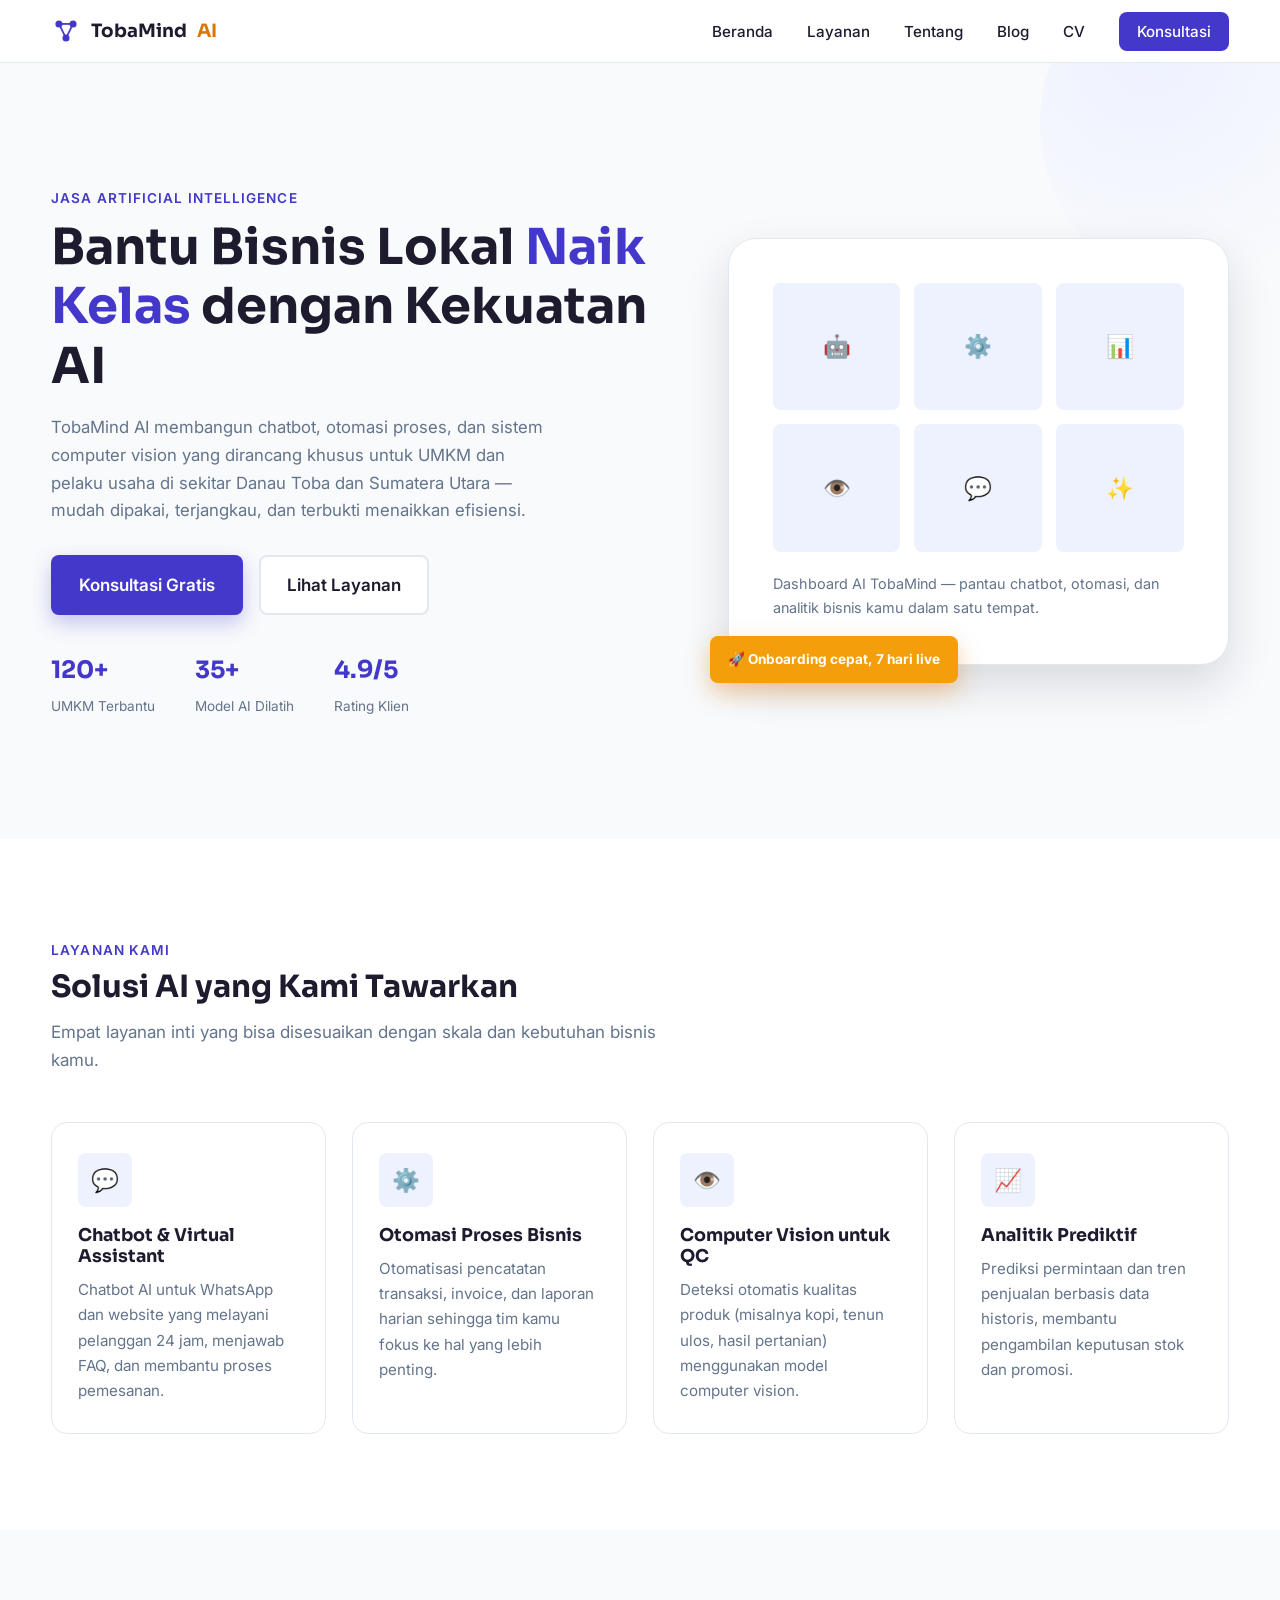
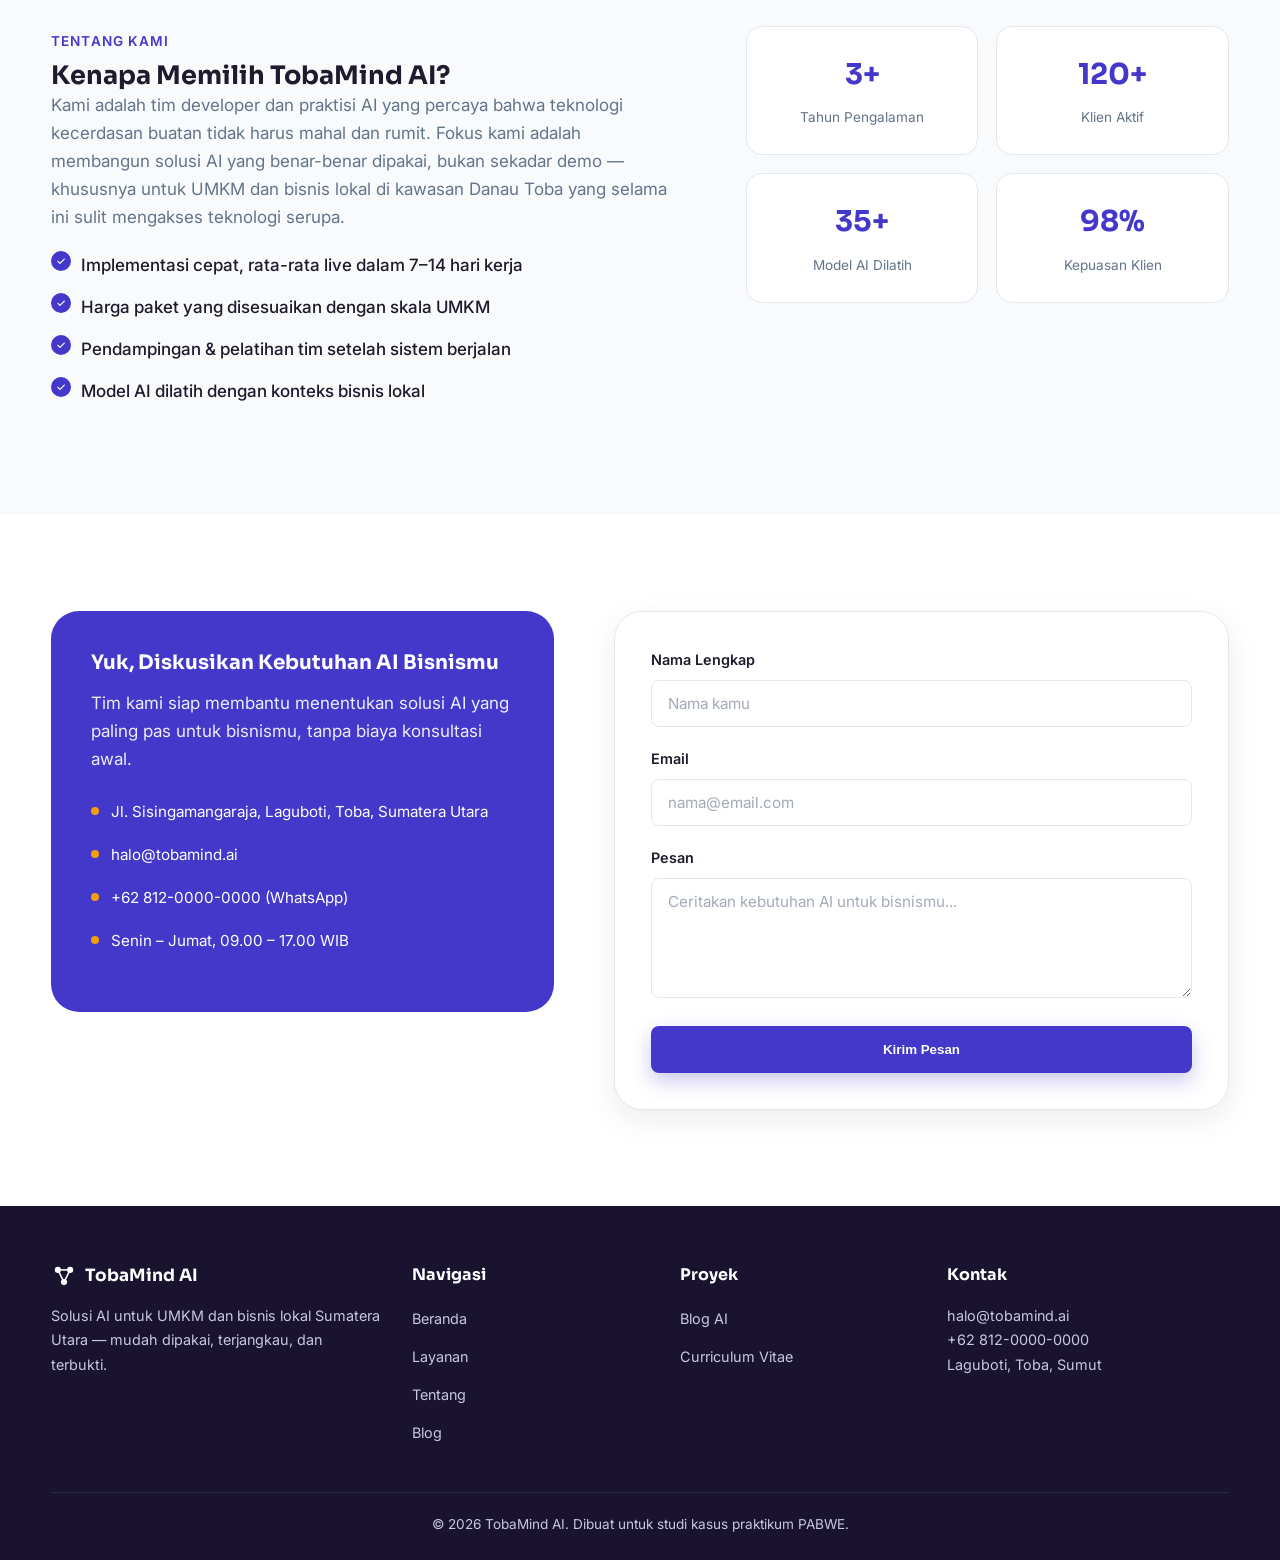
==== index.html @ 54219b72 "Perrcobaan 1" ====
<!doctype html>
<html lang="id">
<head>
  <meta charset="UTF-8" />
  <meta name="viewport" content="width=device-width, initial-scale=1.0" />
  <title>TobaMind AI — Solusi AI untuk Bisnis Lokal Naik Kelas</title>
  <meta name="description" content="TobaMind AI membantu UMKM dan bisnis lokal Sumatera Utara go-digital lewat chatbot AI, otomasi proses bisnis, dan computer vision." />

  <!-- Google Fonts -->
  <link rel="preconnect" href="https://fonts.googleapis.com" />
  <link rel="preconnect" href="https://fonts.gstatic.com" crossorigin />
  <link href="https://fonts.googleapis.com/css2?family=Inter:wght@400;500;600&family=Sora:wght@600;700;800&display=swap" rel="stylesheet" />

  <!-- External CSS (wajib) -->
  <link rel="stylesheet" href="assets/css/style.css" />
</head>
<body id="top">

  <!-- checkbox tersembunyi untuk toggle menu mobile (pure CSS, tanpa JS) -->
  <input type="checkbox" id="nav-toggle" />

  <header class="site-header">
    <div class="container navbar">
      <a href="index.html" class="brand">
        <svg class="logo-icon" width="30" height="30" viewBox="0 0 34 34" xmlns="http://www.w3.org/2000/svg">
          <circle cx="9" cy="9" r="4" fill="currentColor" />
          <circle cx="25" cy="9" r="4" fill="currentColor" />
          <circle cx="17" cy="25" r="4" fill="currentColor" />
          <line x1="9" y1="9" x2="25" y2="9" stroke="currentColor" stroke-width="2" />
          <line x1="9" y1="9" x2="17" y2="25" stroke="currentColor" stroke-width="2" />
          <line x1="25" y1="9" x2="17" y2="25" stroke="currentColor" stroke-width="2" />
        </svg>
        TobaMind <span class="accent">AI</span>
      </a>

      <label for="nav-toggle" class="hamburger" aria-label="Buka menu">
        <span></span><span></span><span></span>
      </label>

      <nav class="nav-menu">
        <ul>
          <li><a href="#top">Beranda</a></li>
          <li><a href="#layanan">Layanan</a></li>
          <li><a href="#tentang">Tentang</a></li>
          <li><a href="blog.html">Blog</a></li>
          <li><a href="cv.html">CV</a></li>
          <li><a href="#kontak" class="nav-cta">Konsultasi</a></li>
        </ul>
      </nav>
    </div>
  </header>

  <main>
    <!-- HERO -->
    <section class="hero" id="hero">
      <div class="container hero-grid">
        <div class="hero-text">
          <span class="section-tag">Jasa Artificial Intelligence</span>
          <h1>Bantu Bisnis Lokal <span class="highlight">Naik Kelas</span> dengan Kekuatan AI</h1>
          <p>
            TobaMind AI membangun chatbot, otomasi proses, dan sistem computer vision
            yang dirancang khusus untuk UMKM dan pelaku usaha di sekitar Danau Toba dan
            Sumatera Utara — mudah dipakai, terjangkau, dan terbukti menaikkan efisiensi.
          </p>
          <div class="hero-cta">
            <a href="#kontak" class="btn btn-primary">Konsultasi Gratis</a>
            <a href="#layanan" class="btn btn-outline">Lihat Layanan</a>
          </div>
          <div class="hero-stats">
            <div><strong>120+</strong><span>UMKM Terbantu</span></div>
            <div><strong>35+</strong><span>Model AI Dilatih</span></div>
            <div><strong>4.9/5</strong><span>Rating Klien</span></div>
          </div>
        </div>

        <div class="hero-visual">
          <div class="hero-card">
            <div class="hero-icon-grid">
              <div>🤖</div>
              <div>⚙️</div>
              <div>📊</div>
              <div>👁️</div>
              <div>💬</div>
              <div>✨</div>
            </div>
            <p style="color:var(--text-light); font-size:0.9rem;">
              Dashboard AI TobaMind — pantau chatbot, otomasi, dan analitik bisnis kamu dalam satu tempat.
            </p>
          </div>
          <div class="floating-badge">🚀 Onboarding cepat, 7 hari live</div>
        </div>
      </div>
    </section>

    <!-- LAYANAN -->
    <section id="layanan">
      <div class="container">
        <div class="section-head">
          <span class="section-tag">Layanan Kami</span>
          <h2>Solusi AI yang Kami Tawarkan</h2>
          <p>Empat layanan inti yang bisa disesuaikan dengan skala dan kebutuhan bisnis kamu.</p>
        </div>

        <div class="services-grid">
          <div class="service-card">
            <div class="service-icon">💬</div>
            <h3>Chatbot &amp; Virtual Assistant</h3>
            <p>Chatbot AI untuk WhatsApp dan website yang melayani pelanggan 24 jam, menjawab FAQ, dan membantu proses pemesanan.</p>
          </div>
          <div class="service-card">
            <div class="service-icon">⚙️</div>
            <h3>Otomasi Proses Bisnis</h3>
            <p>Otomatisasi pencatatan transaksi, invoice, dan laporan harian sehingga tim kamu fokus ke hal yang lebih penting.</p>
          </div>
          <div class="service-card">
            <div class="service-icon">👁️</div>
            <h3>Computer Vision untuk QC</h3>
            <p>Deteksi otomatis kualitas produk (misalnya kopi, tenun ulos, hasil pertanian) menggunakan model computer vision.</p>
          </div>
          <div class="service-card">
            <div class="service-icon">📈</div>
            <h3>Analitik Prediktif</h3>
            <p>Prediksi permintaan dan tren penjualan berbasis data historis, membantu pengambilan keputusan stok dan promosi.</p>
          </div>
        </div>
      </div>
    </section>

    <!-- TENTANG -->
    <section id="tentang" class="about">
      <div class="container about-grid">
        <div class="about-text">
          <span class="section-tag">Tentang Kami</span>
          <h2>Kenapa Memilih TobaMind AI?</h2>
          <p>
            Kami adalah tim developer dan praktisi AI yang percaya bahwa teknologi
            kecerdasan buatan tidak harus mahal dan rumit. Fokus kami adalah membangun
            solusi AI yang benar-benar dipakai, bukan sekadar demo — khususnya untuk
            UMKM dan bisnis lokal di kawasan Danau Toba yang selama ini sulit
            mengakses teknologi serupa.
          </p>
          <ul class="about-list">
            <li>Implementasi cepat, rata-rata live dalam 7–14 hari kerja</li>
            <li>Harga paket yang disesuaikan dengan skala UMKM</li>
            <li>Pendampingan &amp; pelatihan tim setelah sistem berjalan</li>
            <li>Model AI dilatih dengan konteks bisnis lokal</li>
          </ul>
        </div>

        <div class="about-stats">
          <div class="stat-box"><strong>3+</strong><span>Tahun Pengalaman</span></div>
          <div class="stat-box"><strong>120+</strong><span>Klien Aktif</span></div>
          <div class="stat-box"><strong>35+</strong><span>Model AI Dilatih</span></div>
          <div class="stat-box"><strong>98%</strong><span>Kepuasan Klien</span></div>
        </div>
      </div>
    </section>

    <!-- KONTAK -->
    <section id="kontak">
      <div class="container contact-grid">
        <div class="contact-info-box">
          <h3>Yuk, Diskusikan Kebutuhan AI Bisnismu</h3>
          <p>Tim kami siap membantu menentukan solusi AI yang paling pas untuk bisnismu, tanpa biaya konsultasi awal.</p>

          <div class="contact-item">
            <span class="dot"></span>
            <span>Jl. Sisingamangaraja, Laguboti, Toba, Sumatera Utara</span>
          </div>
          <div class="contact-item">
            <span class="dot"></span>
            <span>halo@tobamind.ai</span>
          </div>
          <div class="contact-item">
            <span class="dot"></span>
            <span>+62 812-0000-0000 (WhatsApp)</span>
          </div>
          <div class="contact-item">
            <span class="dot"></span>
            <span>Senin – Jumat, 09.00 – 17.00 WIB</span>
          </div>
        </div>

        <form class="contact-form" onsubmit="return false;">
          <div class="form-group">
            <label for="nama">Nama Lengkap</label>
            <input type="text" id="nama" placeholder="Nama kamu" required />
          </div>
          <div class="form-group">
            <label for="email">Email</label>
            <input type="email" id="email" placeholder="nama@email.com" required />
          </div>
          <div class="form-group">
            <label for="pesan">Pesan</label>
            <textarea id="pesan" placeholder="Ceritakan kebutuhan AI untuk bisnismu..." required></textarea>
          </div>
          <button type="submit" class="btn btn-primary" style="width:100%; justify-content:center;">Kirim Pesan</button>
        </form>
      </div>
    </section>
  </main>

  <footer class="site-footer">
    <div class="container">
      <div class="footer-grid">
        <div class="footer-col">
          <div class="footer-brand">
            <svg width="26" height="26" viewBox="0 0 34 34" xmlns="http://www.w3.org/2000/svg">
              <circle cx="9" cy="9" r="4" fill="currentColor" />
              <circle cx="25" cy="9" r="4" fill="currentColor" />
              <circle cx="17" cy="25" r="4" fill="currentColor" />
              <line x1="9" y1="9" x2="25" y2="9" stroke="currentColor" stroke-width="2" />
              <line x1="9" y1="9" x2="17" y2="25" stroke="currentColor" stroke-width="2" />
              <line x1="25" y1="9" x2="17" y2="25" stroke="currentColor" stroke-width="2" />
            </svg>
            TobaMind AI
          </div>
          <p>Solusi AI untuk UMKM dan bisnis lokal Sumatera Utara — mudah dipakai, terjangkau, dan terbukti.</p>
        </div>
        <div class="footer-col">
          <h4>Navigasi</h4>
          <ul>
            <li><a href="#top">Beranda</a></li>
            <li><a href="#layanan">Layanan</a></li>
            <li><a href="#tentang">Tentang</a></li>
            <li><a href="blog.html">Blog</a></li>
          </ul>
        </div>
        <div class="footer-col">
          <h4>Proyek</h4>
          <ul>
            <li><a href="blog.html">Blog AI</a></li>
            <li><a href="cv.html">Curriculum Vitae</a></li>
          </ul>
        </div>
        <div class="footer-col">
          <h4>Kontak</h4>
          <p>halo@tobamind.ai<br />+62 812-0000-0000<br />Laguboti, Toba, Sumut</p>
        </div>
      </div>
      <div class="footer-bottom">
        &copy; 2026 TobaMind AI. Dibuat untuk studi kasus praktikum PABWE.
      </div>
    </div>
  </footer>

</body>
</html>
---- assets/css/style.css ----
/* =========================================================
   TOBAMIND AI — LANDING PAGE STYLESHEET
   Studi kasus PABWE P2 — 3.1 Landing Page (CSS murni)
   File ini WAJIB external CSS, tanpa framework apapun.

   Daftar teknik CSS yang dipakai (untuk referensi video):
   1. CSS Variables (:root)
   2. Universal, element, class, id, attribute selector
   3. Combinator (turunan, child >)
   4. Pseudo-class (:hover, :focus, :checked, :nth-child)
   5. Pseudo-element (::before, ::after, ::placeholder)
   6. Box model (padding, margin, border, border-radius)
   7. Flexbox
   8. CSS Grid
   9. Position (relative, absolute, fixed, sticky)
   10. Responsive (media query)
   11. Typography + Google Fonts
   12. Background, border, shadow
   13. Transition, transform, animation (keyframes)
   14. calc(), clamp(), min(), minmax()
   ========================================================= */

/* ---------- 1. CSS VARIABLES ---------- */
:root {
  --primary: #4338ca;
  --primary-dark: #3730a3;
  --primary-soft: #eef2ff;
  --accent: #f59e0b;
  --accent-dark: #d97706;

  --text: #1e1b2e;
  --text-light: #64748b;

  --bg: #ffffff;
  --bg-alt: #f8fafc;
  --border: #e2e8f0;

  --radius-sm: 8px;
  --radius: 16px;
  --radius-lg: 28px;

  --shadow: 0 10px 30px rgba(30, 27, 46, 0.08);
  --shadow-lg: 0 20px 45px rgba(30, 27, 46, 0.14);

  --container: 1180px;

  --font-display: "Sora", "Segoe UI", sans-serif;
  --font-body: "Inter", "Segoe UI", sans-serif;

  --transition: 0.25s ease;
}

/* ---------- 2. RESET (universal selector) ---------- */
*,
*::before,
*::after {
  box-sizing: border-box;
  margin: 0;
  padding: 0;
}

html {
  scroll-behavior: smooth;
}

body {
  font-family: var(--font-body);
  color: var(--text);
  background: var(--bg);
  line-height: 1.65;
  /* clamp() -> font-size ikut lebar layar, tapi dibatasi min & max */
  font-size: clamp(15px, 1vw + 12px, 17px);
}

img {
  max-width: 100%;
  display: block;
}

a {
  color: inherit;
  text-decoration: none;
}

ul {
  list-style: none;
}

.container {
  width: min(var(--container), 92%);
  margin-inline: auto;
}

section {
  padding: clamp(48px, 8vw, 96px) 0;
}

h1,
h2,
h3 {
  font-family: var(--font-display);
  font-weight: 700;
  line-height: 1.2;
}

.section-tag {
  display: inline-block;
  color: var(--primary);
  font-weight: 600;
  font-size: 0.85rem;
  letter-spacing: 0.08em;
  text-transform: uppercase;
  margin-bottom: 8px;
}

.section-head {
  max-width: 620px;
  margin-bottom: 48px;
}

.section-head h2 {
  font-size: clamp(1.6rem, 2.4vw, 2.3rem);
  margin-bottom: 12px;
}

.section-head p {
  color: var(--text-light);
}

/* ---------- BUTTONS (class selector + pseudo-class + transition) ---------- */
.btn {
  display: inline-flex;
  align-items: center;
  gap: 8px;
  padding: 14px 26px;
  border-radius: var(--radius-sm);
  font-weight: 600;
  border: 2px solid transparent;
  cursor: pointer;
  transition: transform var(--transition), box-shadow var(--transition),
    background var(--transition), color var(--transition);
}

.btn-primary {
  background: var(--primary);
  color: #fff;
  box-shadow: 0 8px 20px rgba(67, 56, 202, 0.28);
}

.btn-primary:hover,
.btn-primary:focus-visible {
  background: var(--primary-dark);
  transform: translateY(-3px);
  box-shadow: var(--shadow-lg);
}

.btn-outline {
  border-color: var(--border);
  color: var(--text);
  background: #fff;
}

.btn-outline:hover {
  border-color: var(--primary);
  color: var(--primary);
  transform: translateY(-3px);
}

/* ---------- 3. HEADER / NAVBAR (flexbox + position: sticky) ---------- */
.site-header {
  position: sticky;
  top: 0;
  z-index: 50;
  background: rgba(255, 255, 255, 0.92);
  backdrop-filter: blur(8px);
  border-bottom: 1px solid var(--border);
}

.navbar {
  display: flex;
  align-items: center;
  justify-content: space-between;
  padding-block: 16px;
}

.brand {
  display: flex;
  align-items: center;
  gap: 10px;
  font-family: var(--font-display);
  font-weight: 700;
  font-size: 1.15rem;
  color: var(--text);
}

.brand .logo-icon {
  color: var(--primary);
}

.brand .accent {
  color: var(--accent-dark);
}

/* combinator: nav > ul > li (child selector) */
.nav-menu > ul {
  display: flex;
  align-items: center;
  gap: 34px;
}

.nav-menu a {
  font-weight: 500;
  font-size: 0.95rem;
  position: relative;
  padding-bottom: 4px;
}

/* pseudo-element ::after untuk underline animasi saat hover */
.nav-menu a::after {
  content: "";
  position: absolute;
  left: 0;
  bottom: 0;
  width: 0;
  height: 2px;
  background: var(--primary);
  transition: width var(--transition);
}

.nav-menu a:hover::after,
.nav-menu a:focus-visible::after {
  width: 100%;
}

.nav-menu a.nav-cta {
  background: var(--primary);
  color: #fff;
  padding: 10px 18px;
  border-radius: var(--radius-sm);
}

.nav-menu a.nav-cta::after {
  display: none;
}

/* hamburger (mobile only) */
.hamburger {
  display: none;
  flex-direction: column;
  gap: 5px;
  cursor: pointer;
}

.hamburger span {
  width: 26px;
  height: 2px;
  background: var(--text);
  border-radius: 2px;
}

#nav-toggle {
  display: none;
}

/* ---------- 4. HERO (grid + position absolute untuk dekorasi) ---------- */
.hero {
  position: relative;
  overflow: hidden;
  background: var(--bg-alt);
  padding-block: clamp(56px, 10vw, 120px);
}

/* pseudo-element sebagai elemen dekoratif blob, pakai position absolute */
.hero::before {
  content: "";
  position: absolute;
  top: -120px;
  right: -120px;
  width: 360px;
  height: 360px;
  border-radius: 50%;
  background: radial-gradient(circle at 30% 30%, var(--primary-soft), transparent 70%);
  z-index: 0;
}

.hero-grid {
  position: relative;
  z-index: 1;
  display: grid;
  grid-template-columns: 1.1fr 0.9fr;
  gap: clamp(32px, 5vw, 64px);
  align-items: center;
}

.hero-text h1 {
  font-size: clamp(2rem, 4vw, 3.1rem);
  margin-bottom: 18px;
}

.hero-text .highlight {
  color: var(--primary);
}

.hero-text p {
  color: var(--text-light);
  max-width: 46ch;
  margin-bottom: 30px;
  font-size: 1.05rem;
}

.hero-cta {
  display: flex;
  flex-wrap: wrap;
  gap: 16px;
  margin-bottom: 36px;
}

.hero-stats {
  display: flex;
  gap: clamp(20px, 4vw, 40px);
}

.hero-stats div strong {
  display: block;
  font-family: var(--font-display);
  font-size: 1.5rem;
  color: var(--primary);
}

.hero-stats div span {
  font-size: 0.85rem;
  color: var(--text-light);
}

.hero-visual {
  position: relative;
}

.hero-card {
  background: #fff;
  border-radius: var(--radius-lg);
  box-shadow: var(--shadow-lg);
  padding: clamp(28px, 4vw, 44px);
  border: 1px solid var(--border);
}

.hero-card .hero-icon-grid {
  display: grid;
  grid-template-columns: repeat(3, 1fr);
  gap: 14px;
  margin-bottom: 20px;
}

.hero-card .hero-icon-grid div {
  aspect-ratio: 1 / 1;
  border-radius: var(--radius-sm);
  background: var(--primary-soft);
  color: var(--primary);
  display: flex;
  align-items: center;
  justify-content: center;
  font-size: 1.4rem;
  /* animation: elemen "berdenyut" halus supaya terasa "AI aktif" */
  animation: pulse 2.4s ease-in-out infinite;
}

.hero-card .hero-icon-grid div:nth-child(2n) {
  animation-delay: 0.4s;
}

.hero-card .hero-icon-grid div:nth-child(3n) {
  animation-delay: 0.8s;
}

@keyframes pulse {
  0%, 100% { transform: scale(1); opacity: 1; }
  50% { transform: scale(0.92); opacity: 0.7; }
}

/* badge melayang di atas kartu (position absolute) */
.floating-badge {
  position: absolute;
  bottom: -18px;
  left: -18px;
  background: var(--accent);
  color: #fff;
  padding: 12px 18px;
  border-radius: var(--radius-sm);
  font-weight: 700;
  font-size: 0.85rem;
  box-shadow: 0 10px 24px rgba(217, 119, 6, 0.35);
}

/* ---------- 5. LAYANAN (CSS Grid, auto-fit + minmax) ---------- */
.services-grid {
  display: grid;
  grid-template-columns: repeat(auto-fit, minmax(min(100%, 250px), 1fr));
  gap: 26px;
}

.service-card {
  background: #fff;
  border: 1px solid var(--border);
  border-radius: var(--radius);
  padding: 30px 26px;
  transition: transform var(--transition), box-shadow var(--transition), border-color var(--transition);
}

.service-card:hover {
  transform: translateY(-6px);
  box-shadow: var(--shadow-lg);
  border-color: transparent;
}

.service-icon {
  width: 54px;
  height: 54px;
  border-radius: var(--radius-sm);
  background: var(--primary-soft);
  color: var(--primary);
  display: flex;
  align-items: center;
  justify-content: center;
  font-size: 1.4rem;
  margin-bottom: 18px;
}

.service-card h3 {
  font-size: 1.1rem;
  margin-bottom: 10px;
}

.service-card p {
  color: var(--text-light);
  font-size: 0.95rem;
}

/* ---------- 6. TENTANG (flexbox 2 kolom) ---------- */
.about {
  background: var(--bg-alt);
}

.about-grid {
  display: flex;
  gap: clamp(32px, 6vw, 72px);
  flex-wrap: wrap;
  align-items: flex-start;
}

.about-text {
  flex: 1 1 420px;
}

.about-text p {
  color: var(--text-light);
  margin-bottom: 20px;
}

.about-list li {
  position: relative;
  padding-left: 30px;
  margin-bottom: 14px;
  font-weight: 500;
}

/* pseudo-element sebagai custom bullet (checklist) */
.about-list li::before {
  content: "✓";
  position: absolute;
  left: 0;
  top: 0;
  width: 20px;
  height: 20px;
  background: var(--primary);
  color: #fff;
  border-radius: 50%;
  font-size: 0.7rem;
  display: flex;
  align-items: center;
  justify-content: center;
}

.about-stats {
  flex: 1 1 280px;
  display: grid;
  grid-template-columns: repeat(2, 1fr);
  gap: 18px;
}

.stat-box {
  background: #fff;
  border-radius: var(--radius);
  padding: 24px 20px;
  border: 1px solid var(--border);
  text-align: center;
}

.stat-box strong {
  display: block;
  font-family: var(--font-display);
  font-size: 1.8rem;
  color: var(--primary);
  margin-bottom: 4px;
}

.stat-box span {
  font-size: 0.85rem;
  color: var(--text-light);
}

/* ---------- 7. KONTAK (grid + form styling) ---------- */
.contact-grid {
  display: grid;
  grid-template-columns: 0.9fr 1.1fr;
  gap: clamp(32px, 5vw, 60px);
  align-items: start;
}

.contact-info-box {
  background: var(--primary);
  color: #fff;
  border-radius: var(--radius-lg);
  padding: clamp(28px, 4vw, 40px);
}

.contact-info-box h3 {
  margin-bottom: 14px;
}

.contact-info-box p {
  opacity: 0.9;
  margin-bottom: 26px;
}

.contact-item {
  display: flex;
  gap: 12px;
  align-items: flex-start;
  margin-bottom: 18px;
  font-size: 0.95rem;
}

.contact-item span.dot {
  width: 8px;
  height: 8px;
  border-radius: 50%;
  background: var(--accent);
  margin-top: 8px;
  flex-shrink: 0;
}

.contact-form {
  background: #fff;
  border: 1px solid var(--border);
  border-radius: var(--radius-lg);
  padding: clamp(24px, 4vw, 36px);
  box-shadow: var(--shadow);
}

.form-group {
  margin-bottom: 20px;
}

.form-group label {
  display: block;
  font-weight: 600;
  font-size: 0.9rem;
  margin-bottom: 8px;
}

/* attribute selector: styling semua input teks & textarea sekaligus */
.form-group input[type="text"],
.form-group input[type="email"],
.form-group textarea {
  width: 100%;
  padding: 13px 16px;
  border: 1px solid var(--border);
  border-radius: var(--radius-sm);
  font-family: inherit;
  font-size: 0.95rem;
  transition: border-color var(--transition), box-shadow var(--transition);
}

.form-group textarea {
  resize: vertical;
  min-height: 120px;
}

/* pseudo-class :focus + pseudo-element ::placeholder */
.form-group input:focus,
.form-group textarea:focus {
  outline: none;
  border-color: var(--primary);
  box-shadow: 0 0 0 4px var(--primary-soft);
}

.form-group input::placeholder,
.form-group textarea::placeholder {
  color: #a3aab8;
}

/* ---------- 8. FOOTER ---------- */
.site-footer {
  background: #191330;
  color: #c9c6de;
  padding-block: 56px 24px;
}

.footer-grid {
  display: grid;
  grid-template-columns: 1.4fr 1fr 1fr 1.2fr;
  gap: 32px;
  margin-bottom: 36px;
}

.footer-col h4 {
  color: #fff;
  font-family: var(--font-display);
  font-size: 1rem;
  margin-bottom: 16px;
}

.footer-col p {
  font-size: 0.9rem;
  line-height: 1.7;
}

.footer-col ul li {
  margin-bottom: 10px;
}

.footer-col ul li a {
  font-size: 0.9rem;
  transition: color var(--transition);
}

.footer-col ul li a:hover {
  color: #fff;
}

.footer-brand {
  display: flex;
  align-items: center;
  gap: 8px;
  color: #fff;
  font-family: var(--font-display);
  font-weight: 700;
  margin-bottom: 14px;
}

.footer-bottom {
  border-top: 1px solid rgba(255, 255, 255, 0.1);
  padding-top: 20px;
  text-align: center;
  font-size: 0.85rem;
}

/* ---------- 9. RESPONSIVE (media query) ---------- */
@media (max-width: 860px) {
  .hero-grid,
  .about-grid,
  .contact-grid {
    grid-template-columns: 1fr;
  }

  .footer-grid {
    grid-template-columns: repeat(2, 1fr);
  }
}

@media (max-width: 700px) {
  .nav-menu {
    position: fixed;
    inset: 0 0 0 30%;
    top: 68px;
    background: #fff;
    height: calc(100vh - 68px);
    box-shadow: -10px 0 30px rgba(0, 0, 0, 0.08);
    transform: translateX(100%);
    transition: transform var(--transition);
  }

  .nav-menu > ul {
    flex-direction: column;
    align-items: flex-start;
    padding: 32px;
    gap: 22px;
  }

  .hamburger {
    display: flex;
  }

  /* pseudo-class :checked -> buka menu mobile tanpa JavaScript */
  #nav-toggle:checked ~ .nav-menu {
    transform: translateX(0);
  }
}

@media (max-width: 520px) {
  .about-stats,
  .footer-grid {
    grid-template-columns: 1fr 1fr;
  }

  .hero-stats {
    flex-wrap: wrap;
    row-gap: 14px;
  }
}
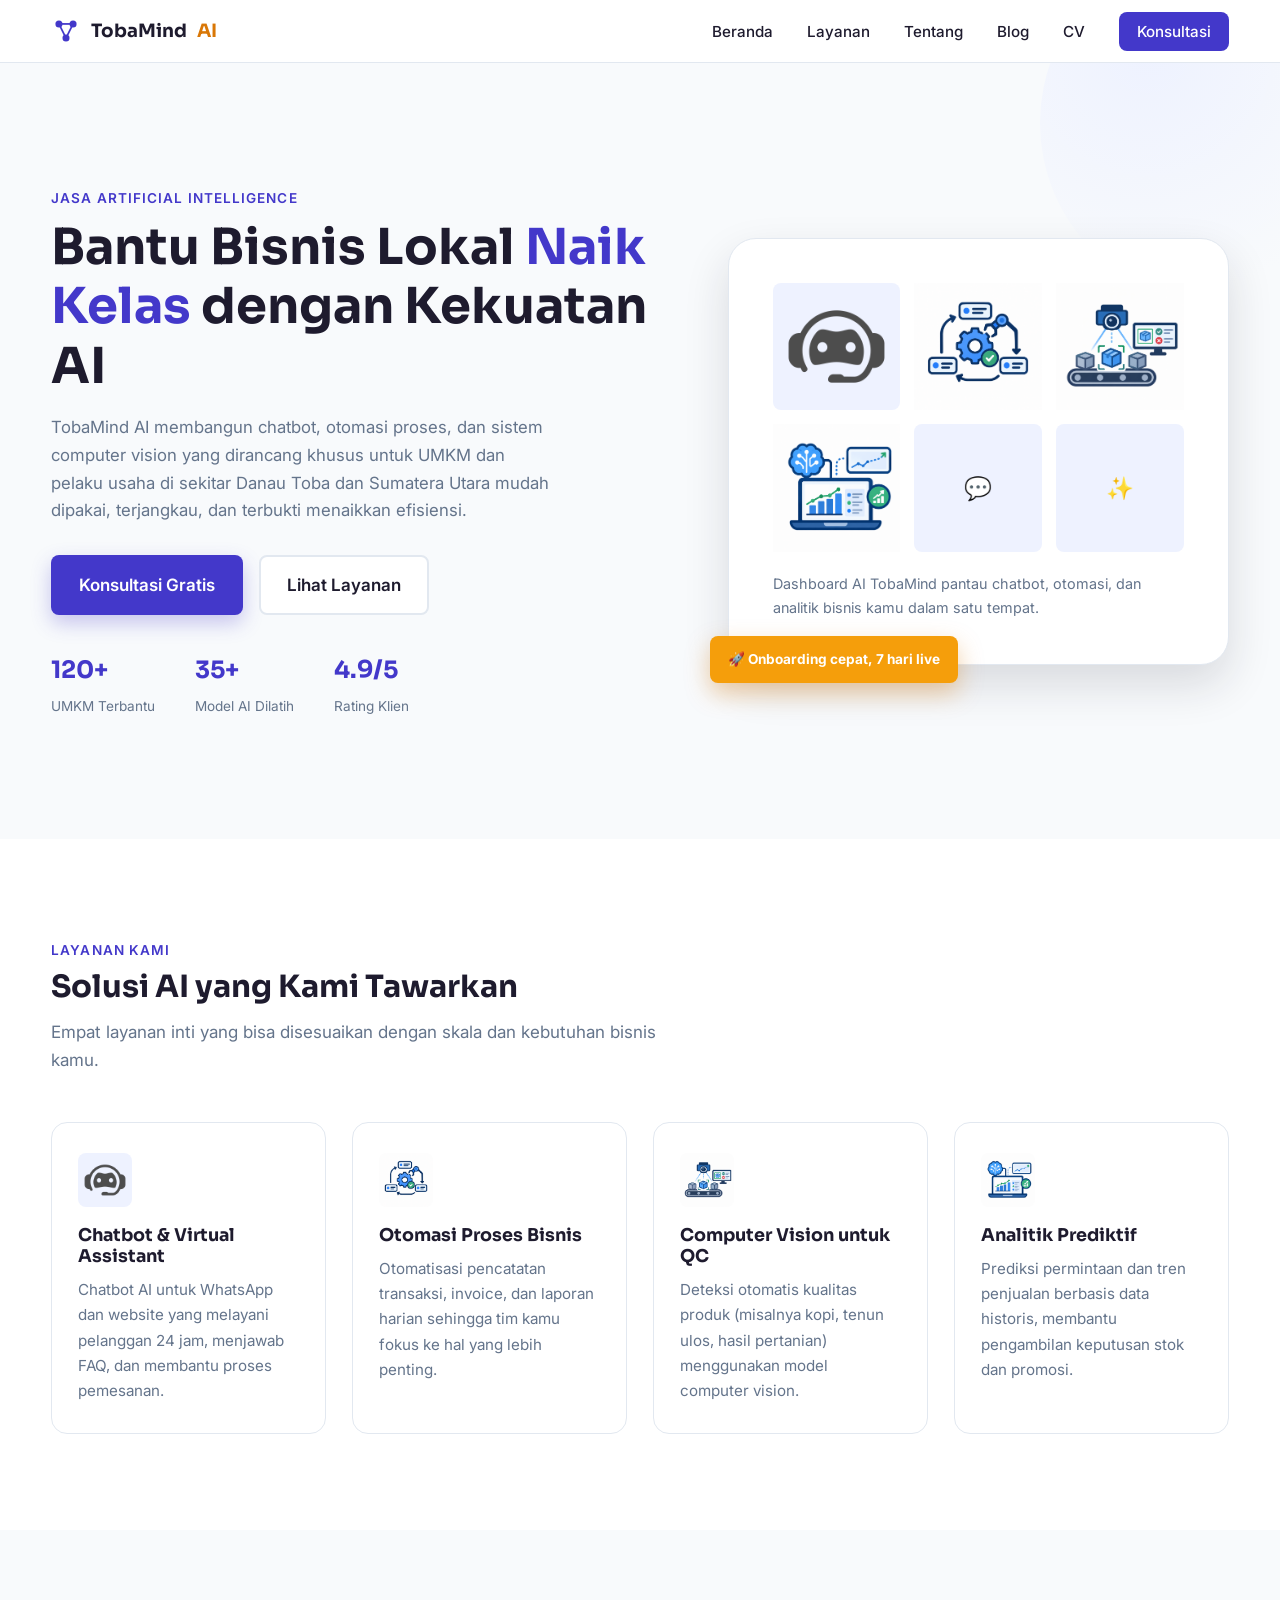
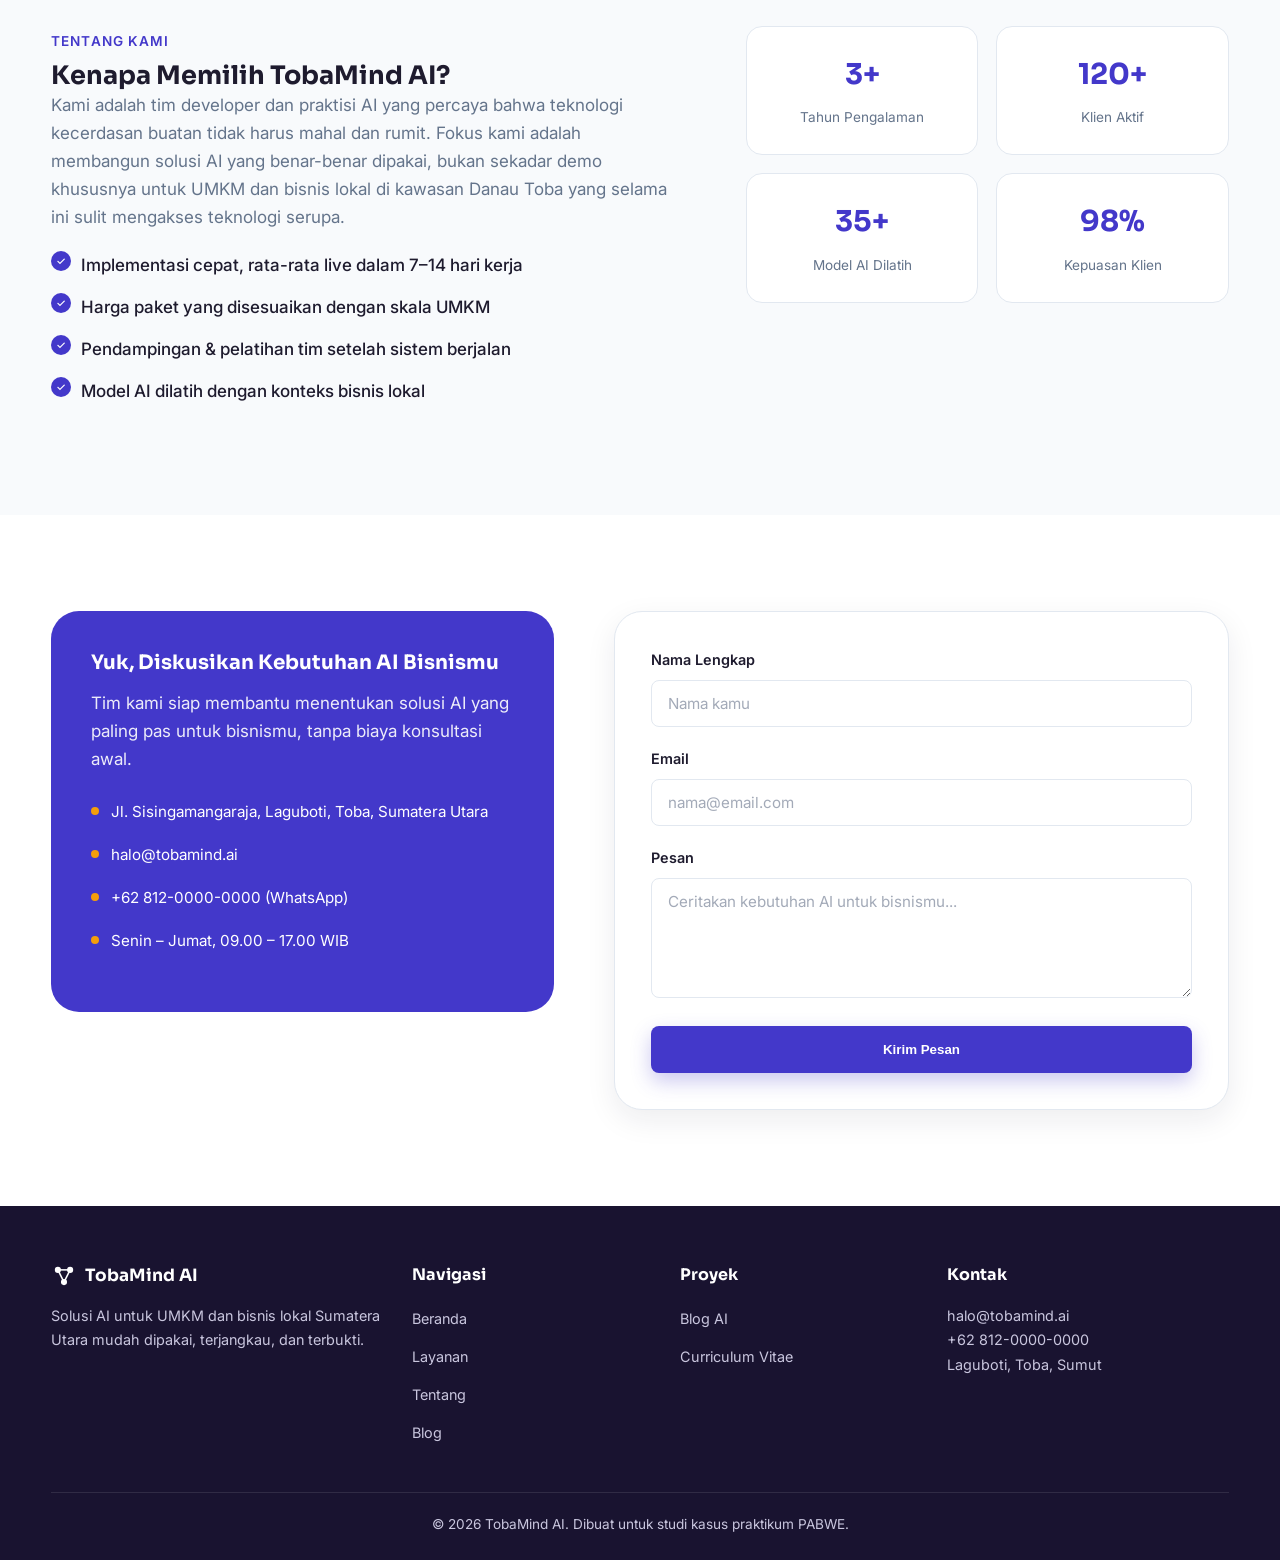
==== commit 2817e8e8: "memasukkan foto" ====
--- a/index.html
+++ b/index.html
@@ -3,7 +3,7 @@
 <head>
   <meta charset="UTF-8" />
   <meta name="viewport" content="width=device-width, initial-scale=1.0" />
-  <title>TobaMind AI — Solusi AI untuk Bisnis Lokal Naik Kelas</title>
+  <title>TobaMind AI  Solusi AI untuk Bisnis Lokal Naik Kelas</title>
   <meta name="description" content="TobaMind AI membantu UMKM dan bisnis lokal Sumatera Utara go-digital lewat chatbot AI, otomasi proses bisnis, dan computer vision." />
 
   <!-- Google Fonts -->
@@ -60,7 +60,7 @@
           <p>
             TobaMind AI membangun chatbot, otomasi proses, dan sistem computer vision
             yang dirancang khusus untuk UMKM dan pelaku usaha di sekitar Danau Toba dan
-            Sumatera Utara — mudah dipakai, terjangkau, dan terbukti menaikkan efisiensi.
+            Sumatera Utara  mudah dipakai, terjangkau, dan terbukti menaikkan efisiensi.
           </p>
           <div class="hero-cta">
             <a href="#kontak" class="btn btn-primary">Konsultasi Gratis</a>
@@ -76,15 +76,15 @@
         <div class="hero-visual">
           <div class="hero-card">
             <div class="hero-icon-grid">
-              <div>🤖</div>
-              <div>⚙️</div>
-              <div>📊</div>
-              <div>👁️</div>
+              <div><img src="assets/images/icon1.png" alt="Chatbot"></div>
+              <div><img src="assets/images/icon2.png" alt="Otomasi Proses Bisnis"></div>
+              <div><img src="assets/images/icon3.png" alt="Computer Vision"></div>
+              <div><img src="assets/images/icon4.png" alt="Analitik Prediktif"></div>
               <div>💬</div>
               <div>✨</div>
             </div>
             <p style="color:var(--text-light); font-size:0.9rem;">
-              Dashboard AI TobaMind — pantau chatbot, otomasi, dan analitik bisnis kamu dalam satu tempat.
+              Dashboard AI TobaMind  pantau chatbot, otomasi, dan analitik bisnis kamu dalam satu tempat.
             </p>
           </div>
           <div class="floating-badge">🚀 Onboarding cepat, 7 hari live</div>
@@ -103,22 +103,22 @@
 
         <div class="services-grid">
           <div class="service-card">
-            <div class="service-icon">💬</div>
+            <div class="service-icon"><img src="assets/images/icon1.png" alt="Chatbot"></div>
             <h3>Chatbot &amp; Virtual Assistant</h3>
             <p>Chatbot AI untuk WhatsApp dan website yang melayani pelanggan 24 jam, menjawab FAQ, dan membantu proses pemesanan.</p>
           </div>
           <div class="service-card">
-            <div class="service-icon">⚙️</div>
+            <div class="service-icon"><img src="assets/images/icon2.png" alt="Otomasi Proses Bisnis"></div>
             <h3>Otomasi Proses Bisnis</h3>
             <p>Otomatisasi pencatatan transaksi, invoice, dan laporan harian sehingga tim kamu fokus ke hal yang lebih penting.</p>
           </div>
           <div class="service-card">
-            <div class="service-icon">👁️</div>
+            <div class="service-icon"><img src="assets/images/icon3.png" alt="Computer Vision"></div>
             <h3>Computer Vision untuk QC</h3>
             <p>Deteksi otomatis kualitas produk (misalnya kopi, tenun ulos, hasil pertanian) menggunakan model computer vision.</p>
           </div>
           <div class="service-card">
-            <div class="service-icon">📈</div>
+            <div class="service-icon"><img src="assets/images/icon4.png" alt="Analitik Prediktif"></div>
             <h3>Analitik Prediktif</h3>
             <p>Prediksi permintaan dan tren penjualan berbasis data historis, membantu pengambilan keputusan stok dan promosi.</p>
           </div>
@@ -135,7 +135,7 @@
           <p>
             Kami adalah tim developer dan praktisi AI yang percaya bahwa teknologi
             kecerdasan buatan tidak harus mahal dan rumit. Fokus kami adalah membangun
-            solusi AI yang benar-benar dipakai, bukan sekadar demo — khususnya untuk
+            solusi AI yang benar-benar dipakai, bukan sekadar demo  khususnya untuk
             UMKM dan bisnis lokal di kawasan Danau Toba yang selama ini sulit
             mengakses teknologi serupa.
           </p>
@@ -215,7 +215,7 @@
             </svg>
             TobaMind AI
           </div>
-          <p>Solusi AI untuk UMKM dan bisnis lokal Sumatera Utara — mudah dipakai, terjangkau, dan terbukti.</p>
+          <p>Solusi AI untuk UMKM dan bisnis lokal Sumatera Utara  mudah dipakai, terjangkau, dan terbukti.</p>
         </div>
         <div class="footer-col">
           <h4>Navigasi</h4>
--- a/assets/css/style.css
+++ b/assets/css/style.css
@@ -421,8 +421,15 @@
   display: flex;
   align-items: center;
   justify-content: center;
-  font-size: 1.4rem;
+  overflow: hidden;
   margin-bottom: 18px;
+}
+
+.service-icon img {
+  width: 100%;
+  height: 100%;
+  object-fit: cover;
+  display: block;
 }
 
 .service-card h3 {
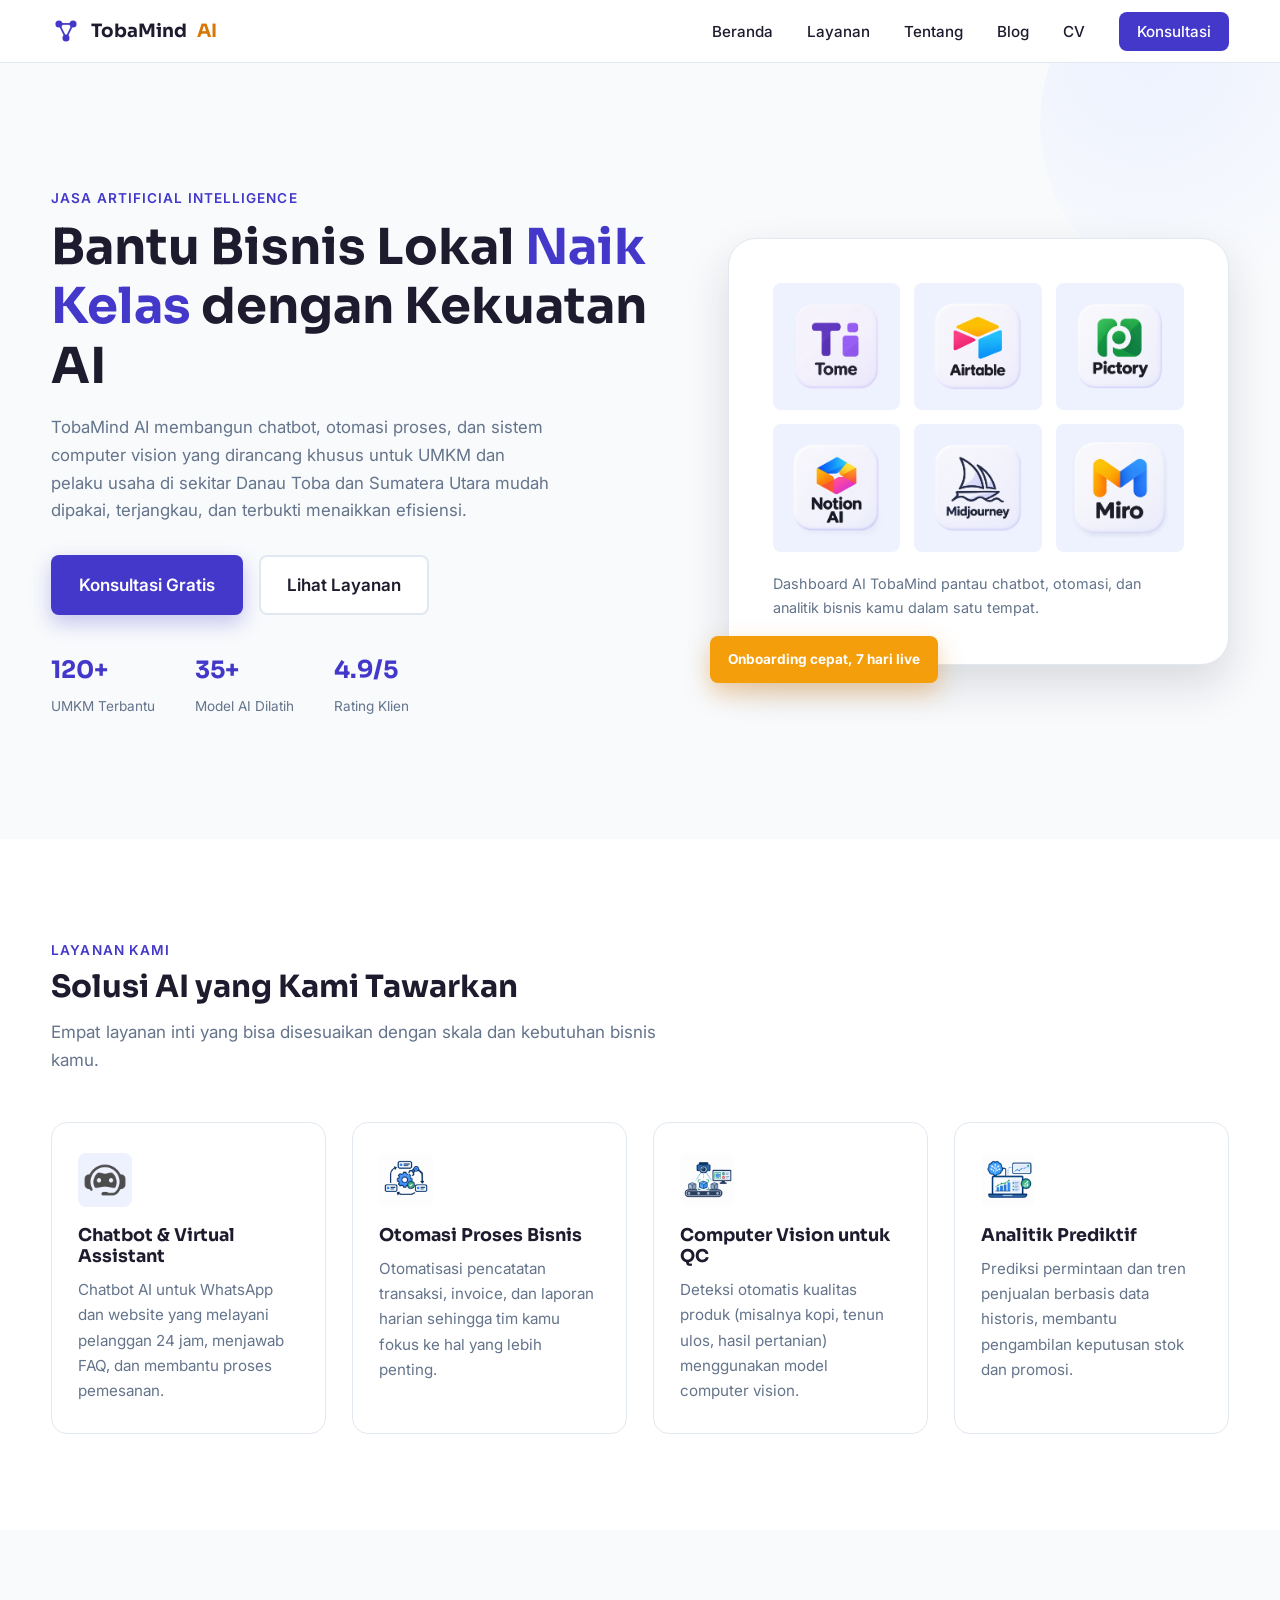
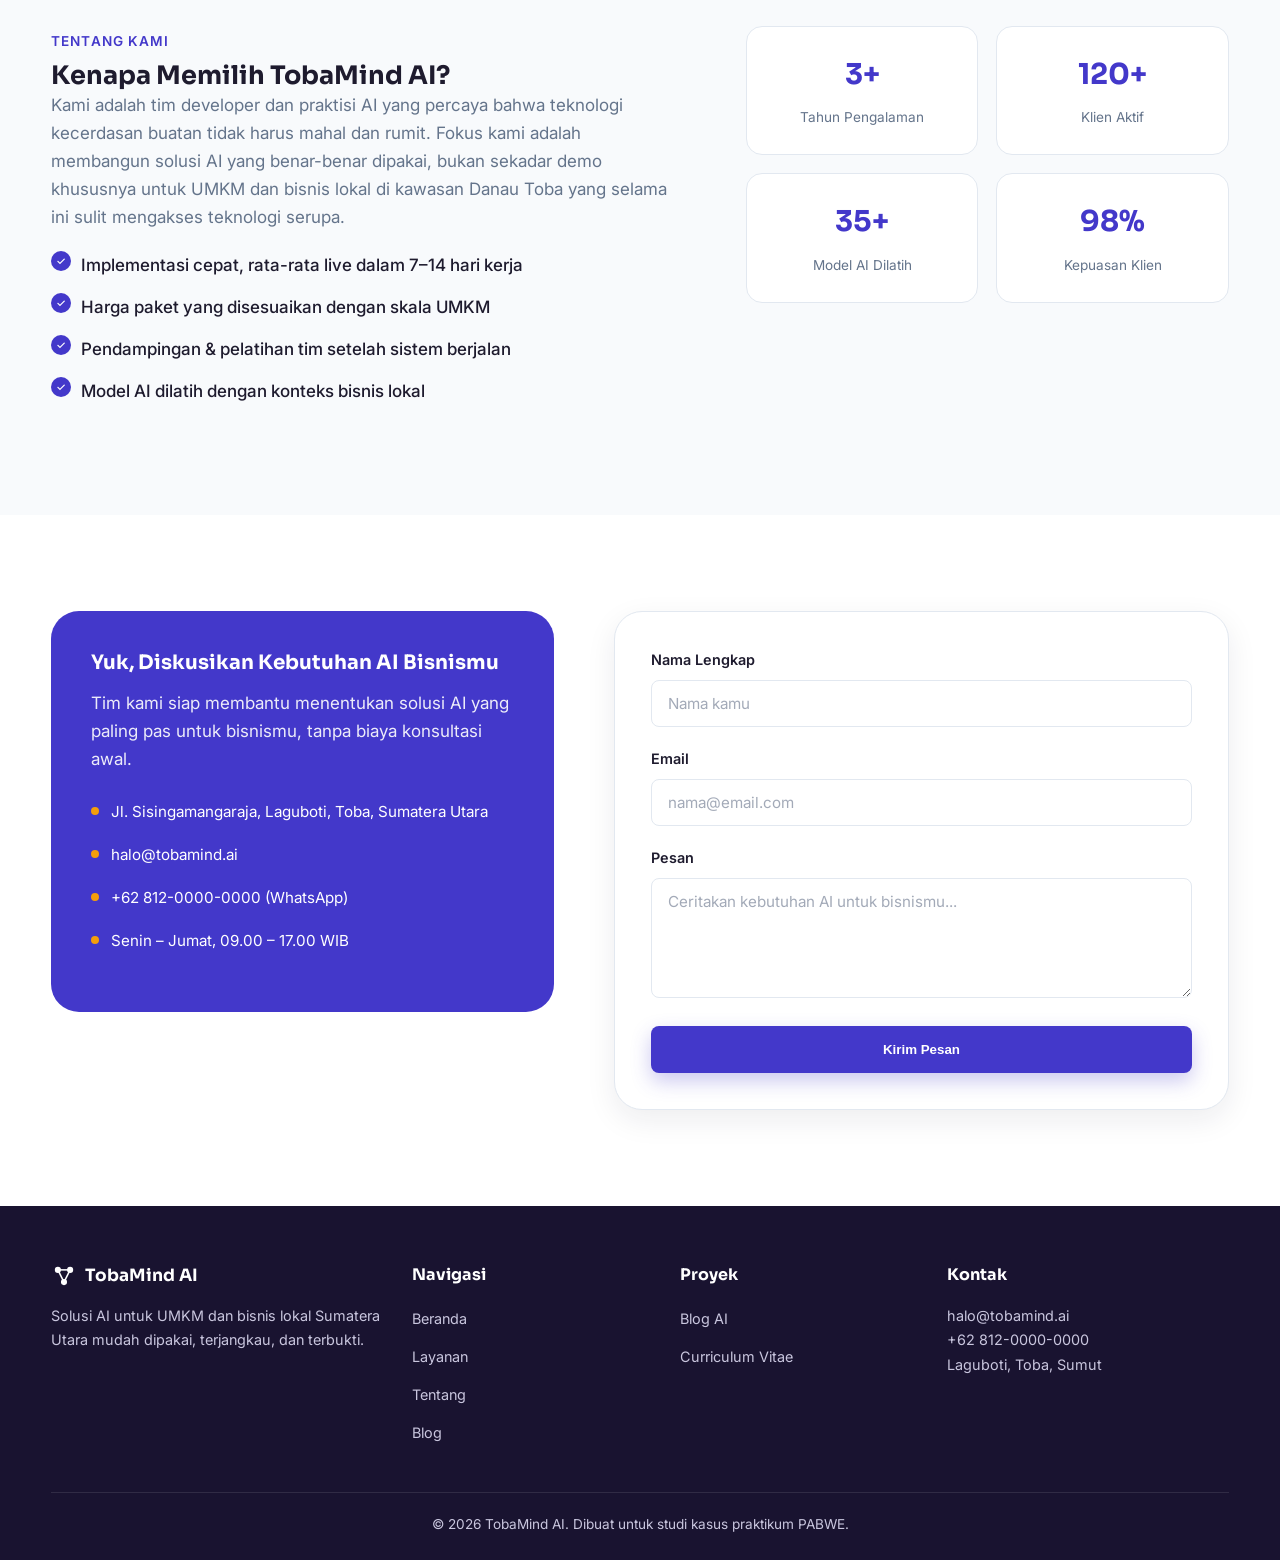
==== commit 670a12cf: "Perbaikan3" ====
--- a/index.html
+++ b/index.html
@@ -76,18 +76,18 @@
         <div class="hero-visual">
           <div class="hero-card">
             <div class="hero-icon-grid">
-              <div><img src="assets/images/icon1.png" alt="Chatbot"></div>
-              <div><img src="assets/images/icon2.png" alt="Otomasi Proses Bisnis"></div>
-              <div><img src="assets/images/icon3.png" alt="Computer Vision"></div>
-              <div><img src="assets/images/icon4.png" alt="Analitik Prediktif"></div>
-              <div>💬</div>
-              <div>✨</div>
+              <div><img src="assets/images/gambar1.png" ></div>
+              <div><img src="assets/images/gambar2.png" ></div>
+              <div><img src="assets/images/gambar3.png" ></div>
+              <div><img src="assets/images/gambar4.png" ></div>
+              <div><img src="assets/images/gambar5.png" ></div>
+              <div><img src="assets/images/gambar6.png" ></div>
             </div>
             <p style="color:var(--text-light); font-size:0.9rem;">
               Dashboard AI TobaMind  pantau chatbot, otomasi, dan analitik bisnis kamu dalam satu tempat.
             </p>
           </div>
-          <div class="floating-badge">🚀 Onboarding cepat, 7 hari live</div>
+          <div class="floating-badge"> Onboarding cepat, 7 hari live</div>
         </div>
       </div>
     </section>
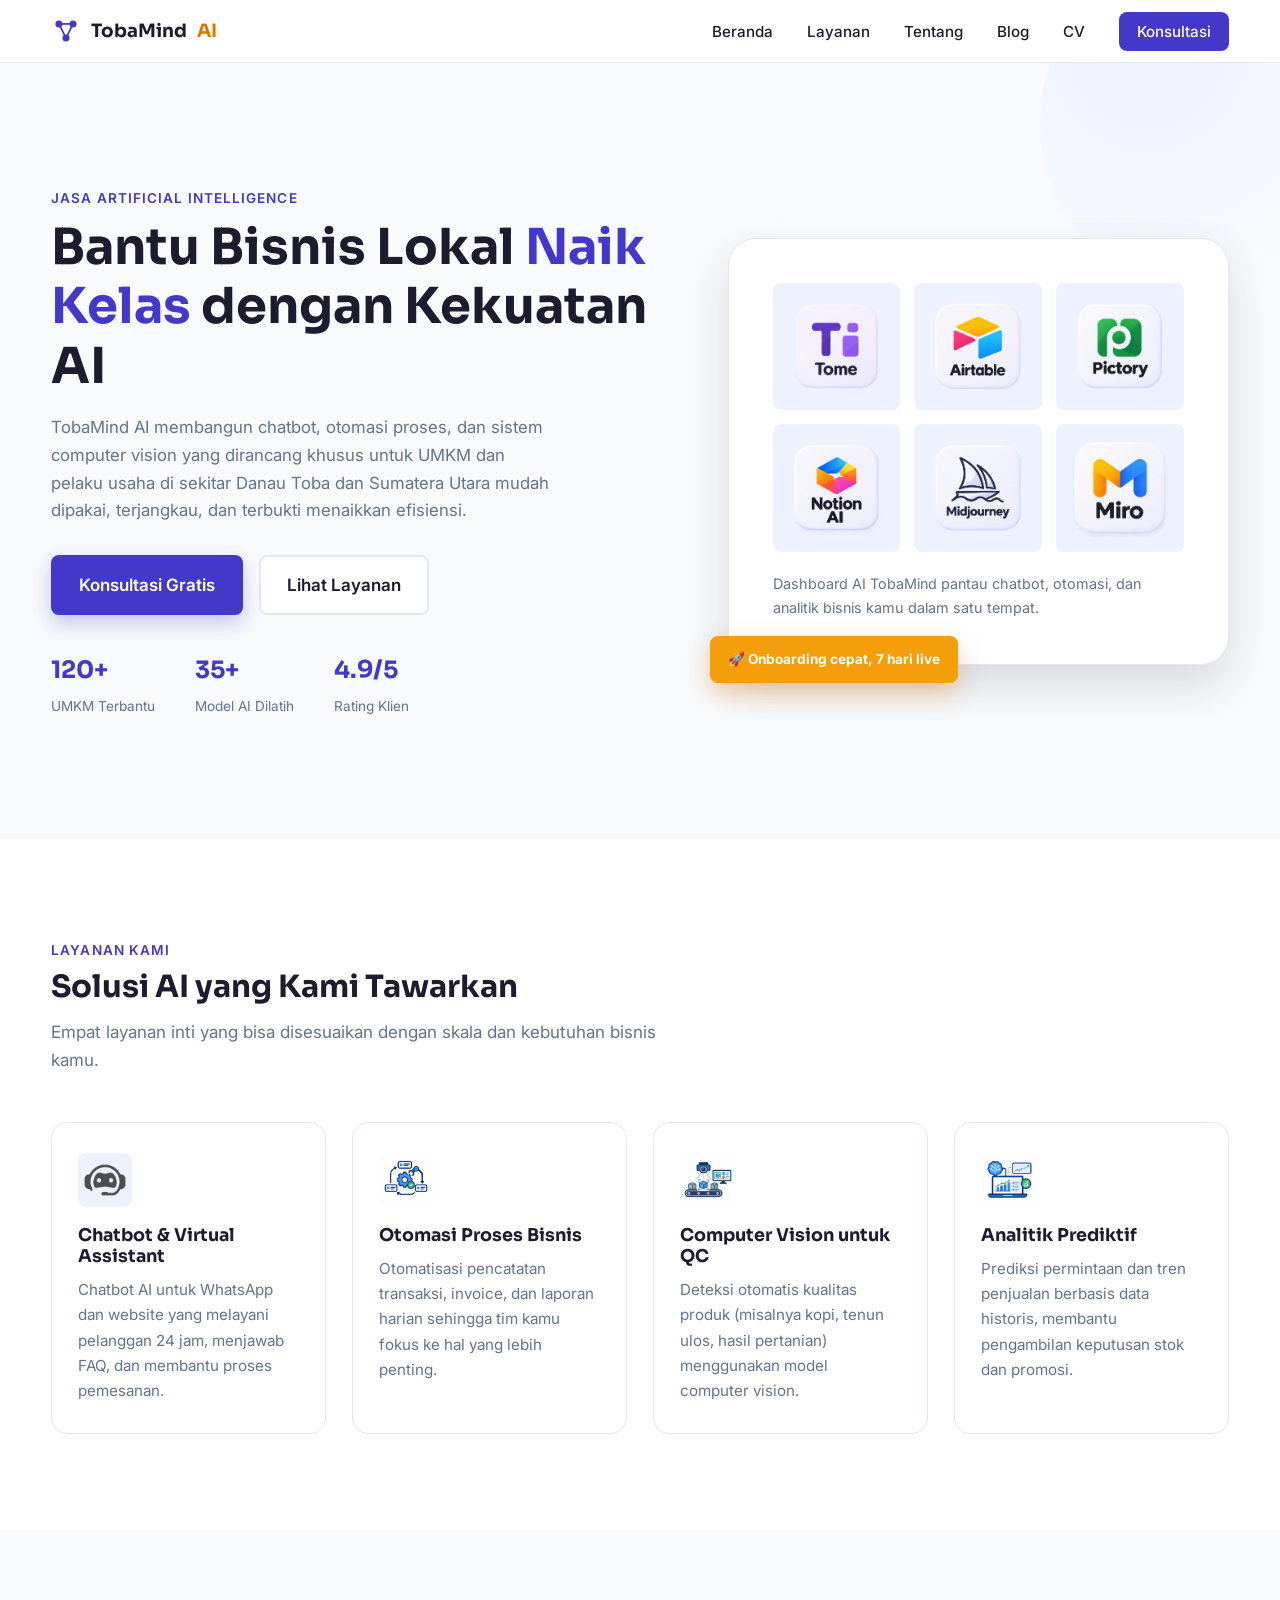
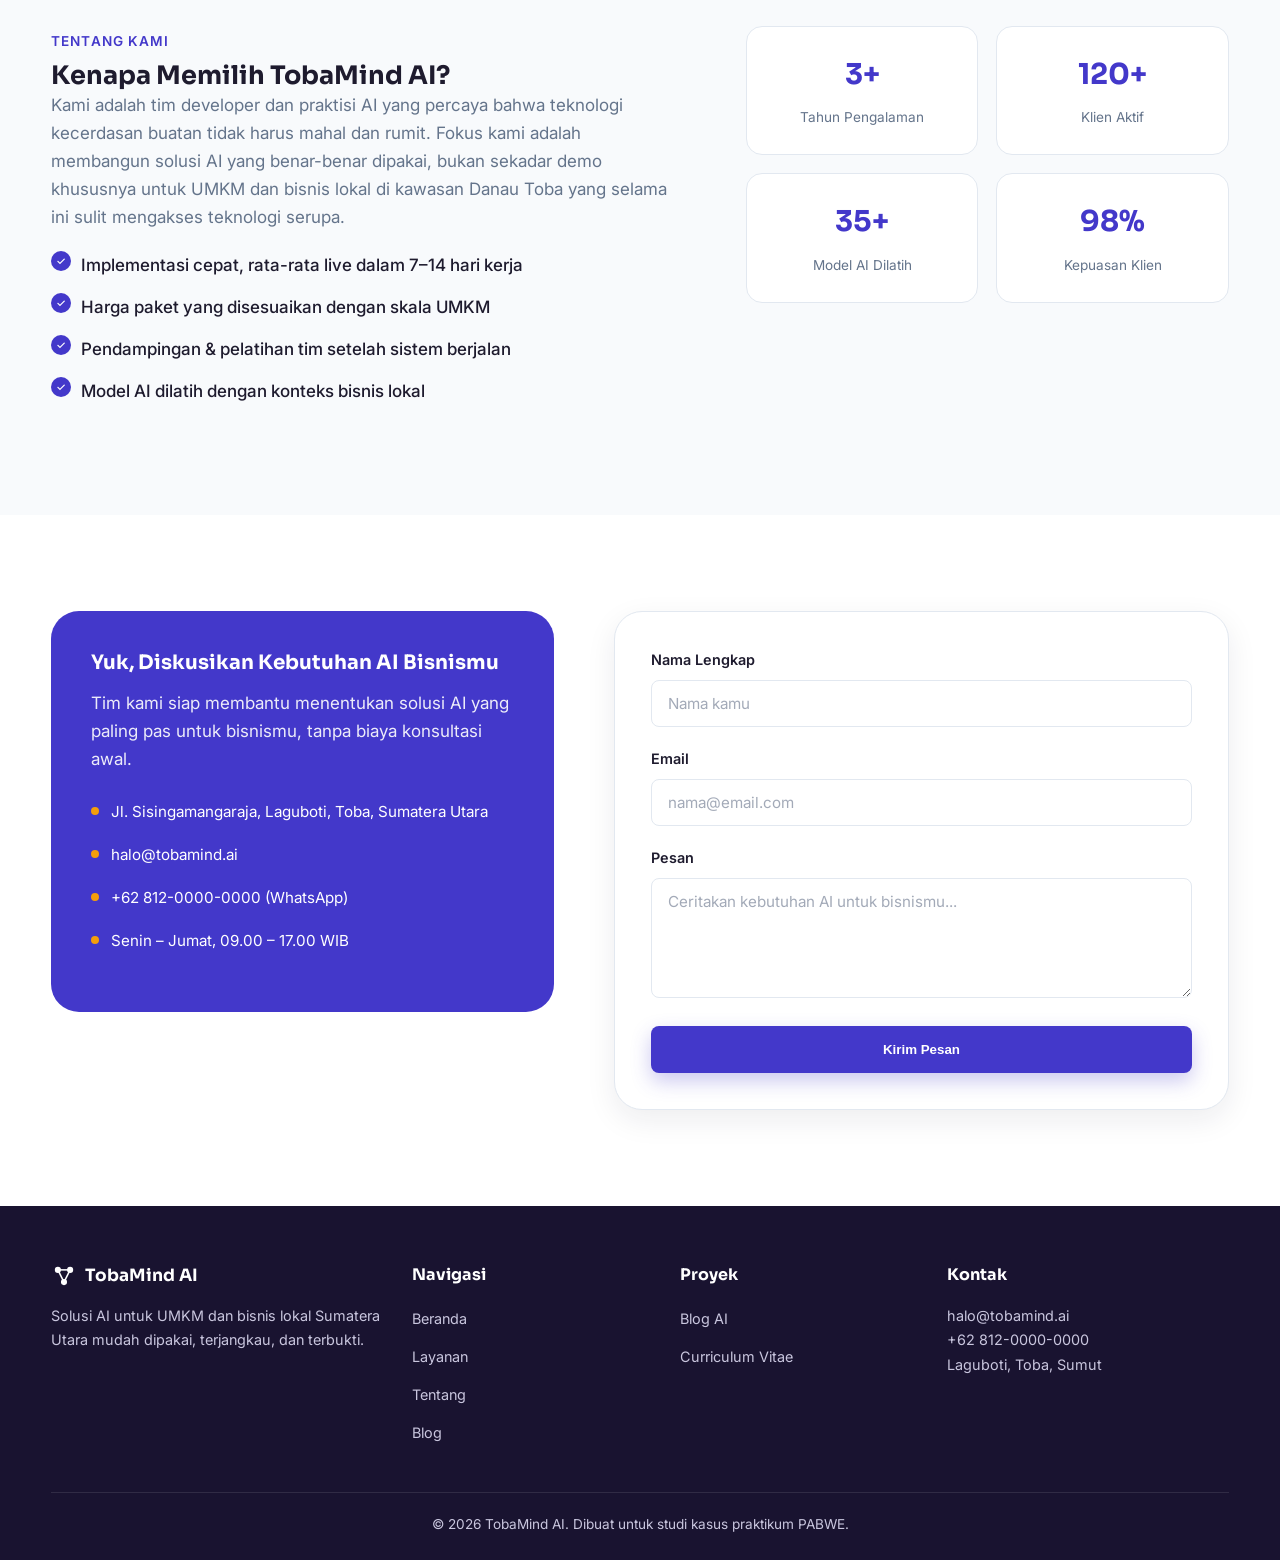
==== commit aec6779e: "Perbaikan3" ====
--- a/index.html
+++ b/index.html
@@ -3,7 +3,7 @@
 <head>
   <meta charset="UTF-8" />
   <meta name="viewport" content="width=device-width, initial-scale=1.0" />
-  <title>TobaMind AI  Solusi AI untuk Bisnis Lokal Naik Kelas</title>
+  <title>TobaMind AI — Solusi AI untuk Bisnis Lokal Naik Kelas</title>
   <meta name="description" content="TobaMind AI membantu UMKM dan bisnis lokal Sumatera Utara go-digital lewat chatbot AI, otomasi proses bisnis, dan computer vision." />
 
   <!-- Google Fonts -->
@@ -76,18 +76,18 @@
         <div class="hero-visual">
           <div class="hero-card">
             <div class="hero-icon-grid">
-              <div><img src="assets/images/gambar1.png" ></div>
-              <div><img src="assets/images/gambar2.png" ></div>
-              <div><img src="assets/images/gambar3.png" ></div>
-              <div><img src="assets/images/gambar4.png" ></div>
-              <div><img src="assets/images/gambar5.png" ></div>
-              <div><img src="assets/images/gambar6.png" ></div>
+              <div><img src="assets/img/gambar1.png" ></div>
+              <div><img src="assets/img/gambar2.png" ></div>
+              <div><img src="assets/img/gambar3.png" ></div>
+              <div><img src="assets/img/gambar4.png" ></div>
+              <div><img src="assets/img/gambar5.png" ></div>
+              <div><img src="assets/img/gambar6.png" ></div>
             </div>
             <p style="color:var(--text-light); font-size:0.9rem;">
               Dashboard AI TobaMind  pantau chatbot, otomasi, dan analitik bisnis kamu dalam satu tempat.
             </p>
           </div>
-          <div class="floating-badge"> Onboarding cepat, 7 hari live</div>
+          <div class="floating-badge">🚀 Onboarding cepat, 7 hari live</div>
         </div>
       </div>
     </section>
@@ -102,26 +102,26 @@
         </div>
 
         <div class="services-grid">
-          <div class="service-card">
-            <div class="service-icon"><img src="assets/images/icon1.png" alt="Chatbot"></div>
+          <article class="service-card">
+            <div class="service-icon"><img src="assets/img/icon1.png" alt="Chatbot"></div>
             <h3>Chatbot &amp; Virtual Assistant</h3>
             <p>Chatbot AI untuk WhatsApp dan website yang melayani pelanggan 24 jam, menjawab FAQ, dan membantu proses pemesanan.</p>
-          </div>
-          <div class="service-card">
-            <div class="service-icon"><img src="assets/images/icon2.png" alt="Otomasi Proses Bisnis"></div>
+          </article>
+          <article class="service-card">
+            <div class="service-icon"><img src="assets/img/icon2.png" alt="Otomasi Proses Bisnis"></div>
             <h3>Otomasi Proses Bisnis</h3>
             <p>Otomatisasi pencatatan transaksi, invoice, dan laporan harian sehingga tim kamu fokus ke hal yang lebih penting.</p>
-          </div>
-          <div class="service-card">
-            <div class="service-icon"><img src="assets/images/icon3.png" alt="Computer Vision"></div>
+          </article>
+          <article class="service-card">
+            <div class="service-icon"><img src="assets/img/icon3.png" alt="Computer Vision"></div>
             <h3>Computer Vision untuk QC</h3>
             <p>Deteksi otomatis kualitas produk (misalnya kopi, tenun ulos, hasil pertanian) menggunakan model computer vision.</p>
-          </div>
-          <div class="service-card">
-            <div class="service-icon"><img src="assets/images/icon4.png" alt="Analitik Prediktif"></div>
+          </article>
+          <article class="service-card">
+            <div class="service-icon"><img src="assets/img/icon4.png" alt="Analitik Prediktif"></div>
             <h3>Analitik Prediktif</h3>
             <p>Prediksi permintaan dan tren penjualan berbasis data historis, membantu pengambilan keputusan stok dan promosi.</p>
-          </div>
+          </article>
         </div>
       </div>
     </section>
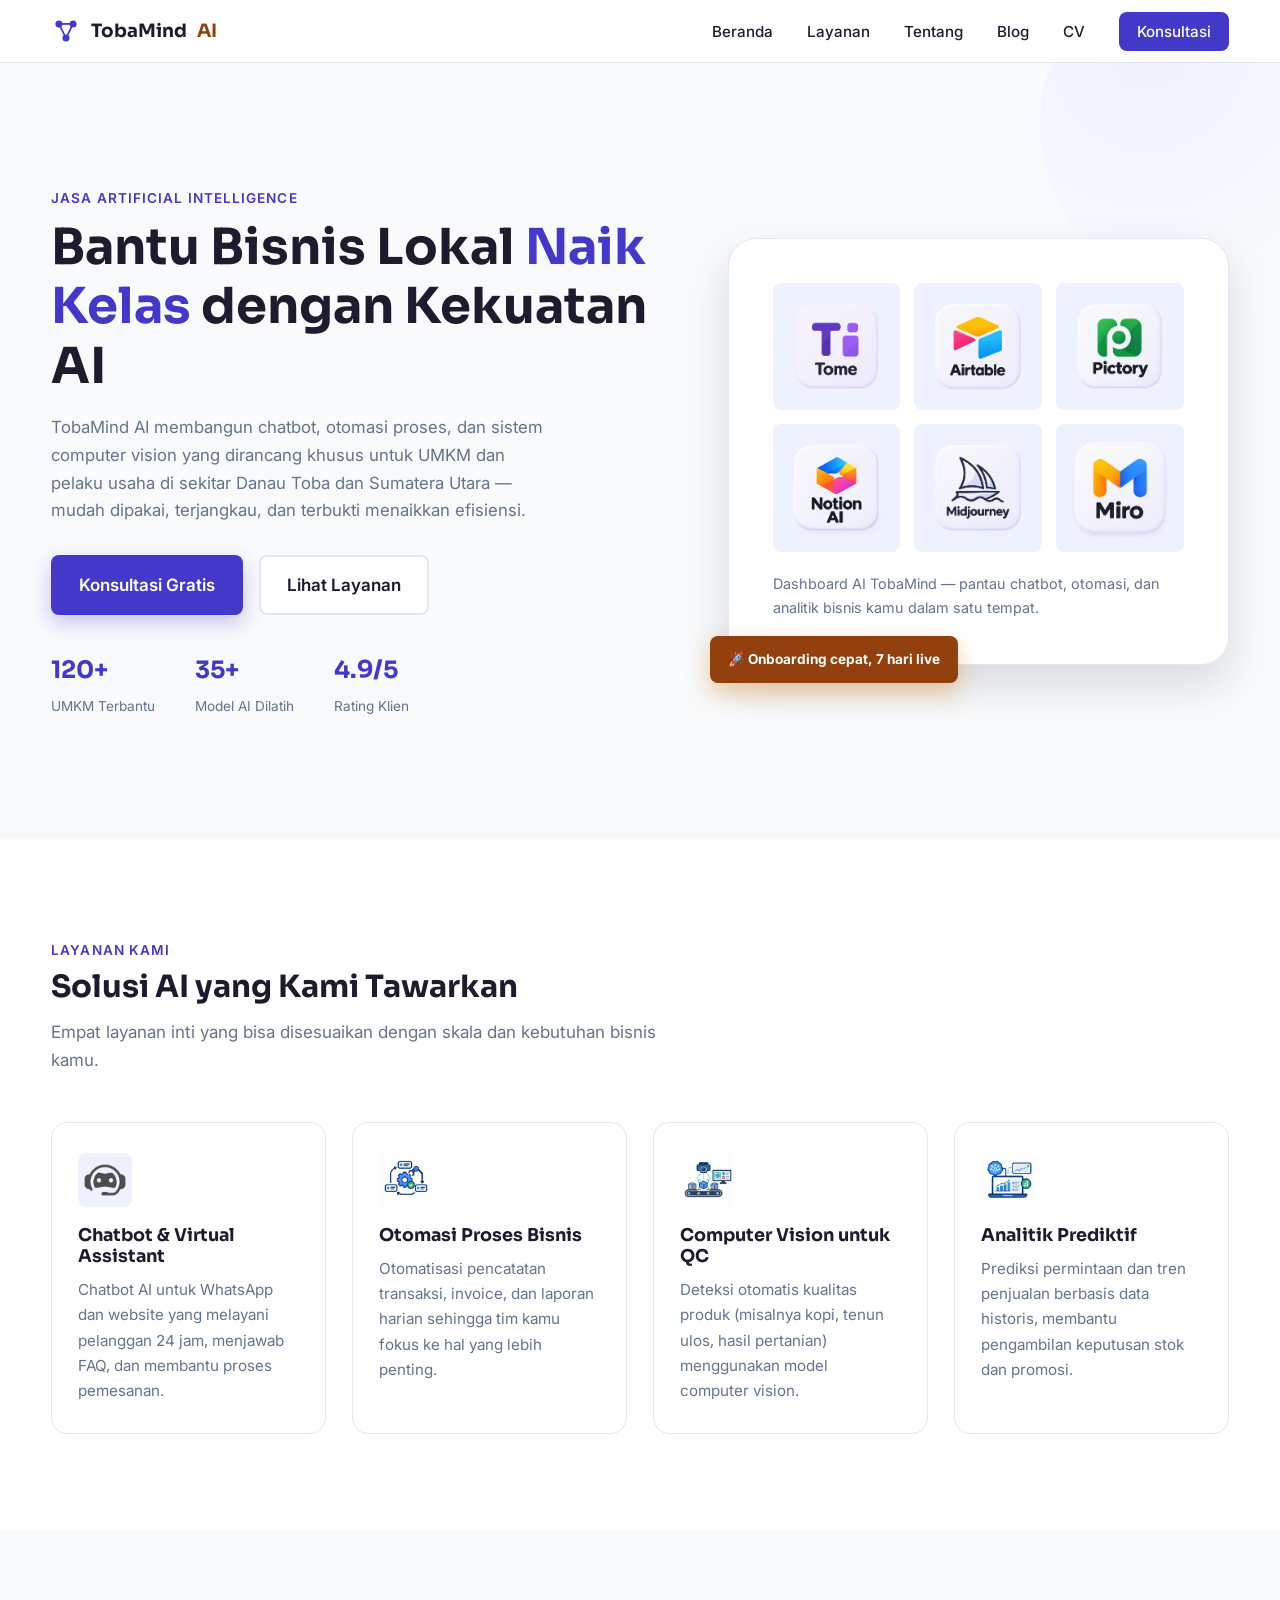
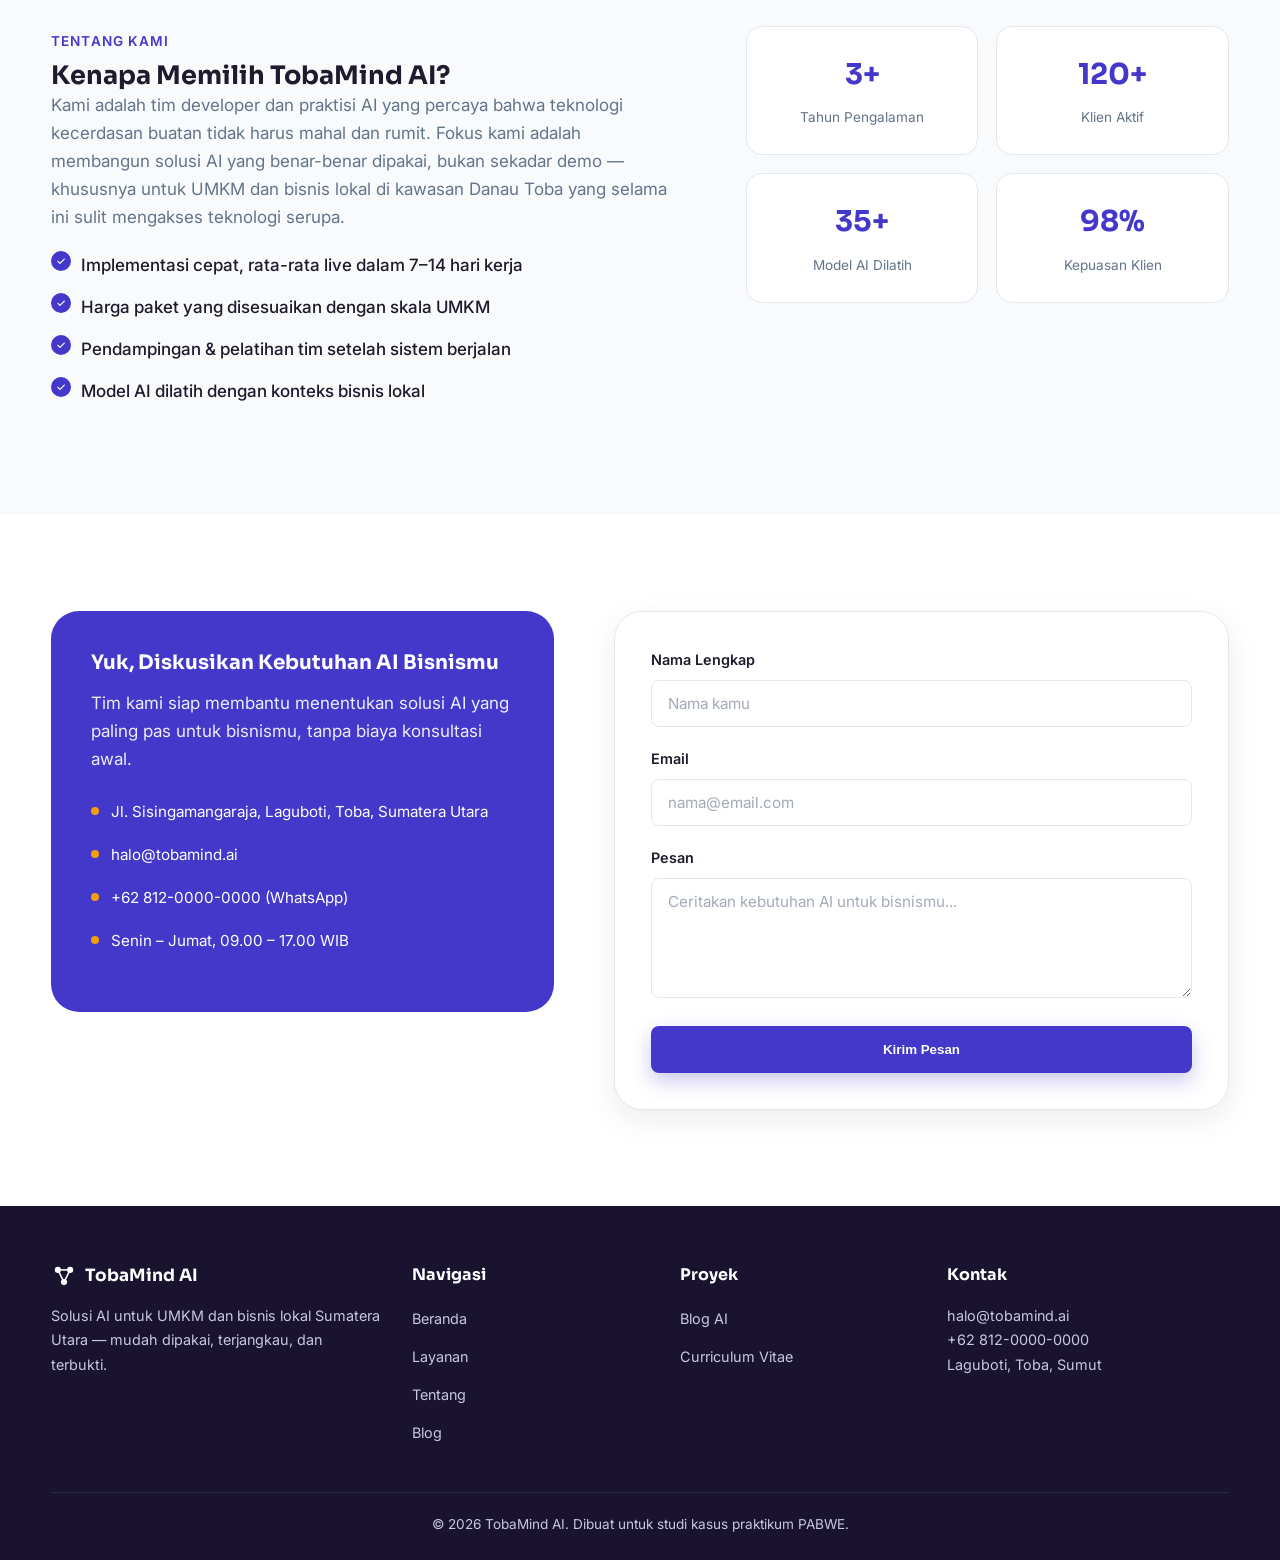
==== commit 14fd0cbc: "Perbaikan3" ====
--- a/index.html
+++ b/index.html
@@ -60,7 +60,7 @@
           <p>
             TobaMind AI membangun chatbot, otomasi proses, dan sistem computer vision
             yang dirancang khusus untuk UMKM dan pelaku usaha di sekitar Danau Toba dan
-            Sumatera Utara  mudah dipakai, terjangkau, dan terbukti menaikkan efisiensi.
+            Sumatera Utara — mudah dipakai, terjangkau, dan terbukti menaikkan efisiensi.
           </p>
           <div class="hero-cta">
             <a href="#kontak" class="btn btn-primary">Konsultasi Gratis</a>
@@ -76,15 +76,15 @@
         <div class="hero-visual">
           <div class="hero-card">
             <div class="hero-icon-grid">
-              <div><img src="assets/img/gambar1.png" ></div>
-              <div><img src="assets/img/gambar2.png" ></div>
-              <div><img src="assets/img/gambar3.png" ></div>
-              <div><img src="assets/img/gambar4.png" ></div>
-              <div><img src="assets/img/gambar5.png" ></div>
-              <div><img src="assets/img/gambar6.png" ></div>
+              <div><img src="assets/img/gambar1.png" alt=""></div>
+              <div><img src="assets/img/gambar2.png" alt=""></div>
+              <div><img src="assets/img/gambar3.png" alt=""></div>
+              <div><img src="assets/img/gambar4.png" alt=""></div>
+              <div><img src="assets/img/gambar5.png" alt=""></div>
+              <div><img src="assets/img/gambar6.png" alt=""></div>
             </div>
             <p style="color:var(--text-light); font-size:0.9rem;">
-              Dashboard AI TobaMind  pantau chatbot, otomasi, dan analitik bisnis kamu dalam satu tempat.
+              Dashboard AI TobaMind — pantau chatbot, otomasi, dan analitik bisnis kamu dalam satu tempat.
             </p>
           </div>
           <div class="floating-badge">🚀 Onboarding cepat, 7 hari live</div>
@@ -135,7 +135,7 @@
           <p>
             Kami adalah tim developer dan praktisi AI yang percaya bahwa teknologi
             kecerdasan buatan tidak harus mahal dan rumit. Fokus kami adalah membangun
-            solusi AI yang benar-benar dipakai, bukan sekadar demo  khususnya untuk
+            solusi AI yang benar-benar dipakai, bukan sekadar demo — khususnya untuk
             UMKM dan bisnis lokal di kawasan Danau Toba yang selama ini sulit
             mengakses teknologi serupa.
           </p>
@@ -215,7 +215,7 @@
             </svg>
             TobaMind AI
           </div>
-          <p>Solusi AI untuk UMKM dan bisnis lokal Sumatera Utara  mudah dipakai, terjangkau, dan terbukti.</p>
+          <p>Solusi AI untuk UMKM dan bisnis lokal Sumatera Utara — mudah dipakai, terjangkau, dan terbukti.</p>
         </div>
         <div class="footer-col">
           <h4>Navigasi</h4>
--- a/assets/css/style.css
+++ b/assets/css/style.css
@@ -26,7 +26,7 @@
   --primary-dark: #3730a3;
   --primary-soft: #eef2ff;
   --accent: #f59e0b;
-  --accent-dark: #d97706;
+  --accent-dark: #92400e; /* diperdalam agar lolos WCAG AA (kontras 4.5:1) */
 
   --text: #1e1b2e;
   --text-light: #64748b;
@@ -360,15 +360,23 @@
   align-items: center;
   justify-content: center;
   font-size: 1.4rem;
+  overflow: hidden;
+}
+
+/* Gambar dalam hero icon grid dibuat penuh & proporsional (object-fit) */
+.hero-card .hero-icon-grid img {
+  width: 100%;
+  height: 100%;
+  object-fit: cover;
   /* animation: elemen "berdenyut" halus supaya terasa "AI aktif" */
   animation: pulse 2.4s ease-in-out infinite;
 }
 
-.hero-card .hero-icon-grid div:nth-child(2n) {
+.hero-card .hero-icon-grid div:nth-child(2n) img {
   animation-delay: 0.4s;
 }
 
-.hero-card .hero-icon-grid div:nth-child(3n) {
+.hero-card .hero-icon-grid div:nth-child(3n) img {
   animation-delay: 0.8s;
 }
 
@@ -382,7 +390,7 @@
   position: absolute;
   bottom: -18px;
   left: -18px;
-  background: var(--accent);
+  background: var(--accent-dark); /* var(--accent) terlalu terang utk teks putih */
   color: #fff;
   padding: 12px 18px;
   border-radius: var(--radius-sm);
@@ -714,4 +722,4 @@
     flex-wrap: wrap;
     row-gap: 14px;
   }
-}
+}
